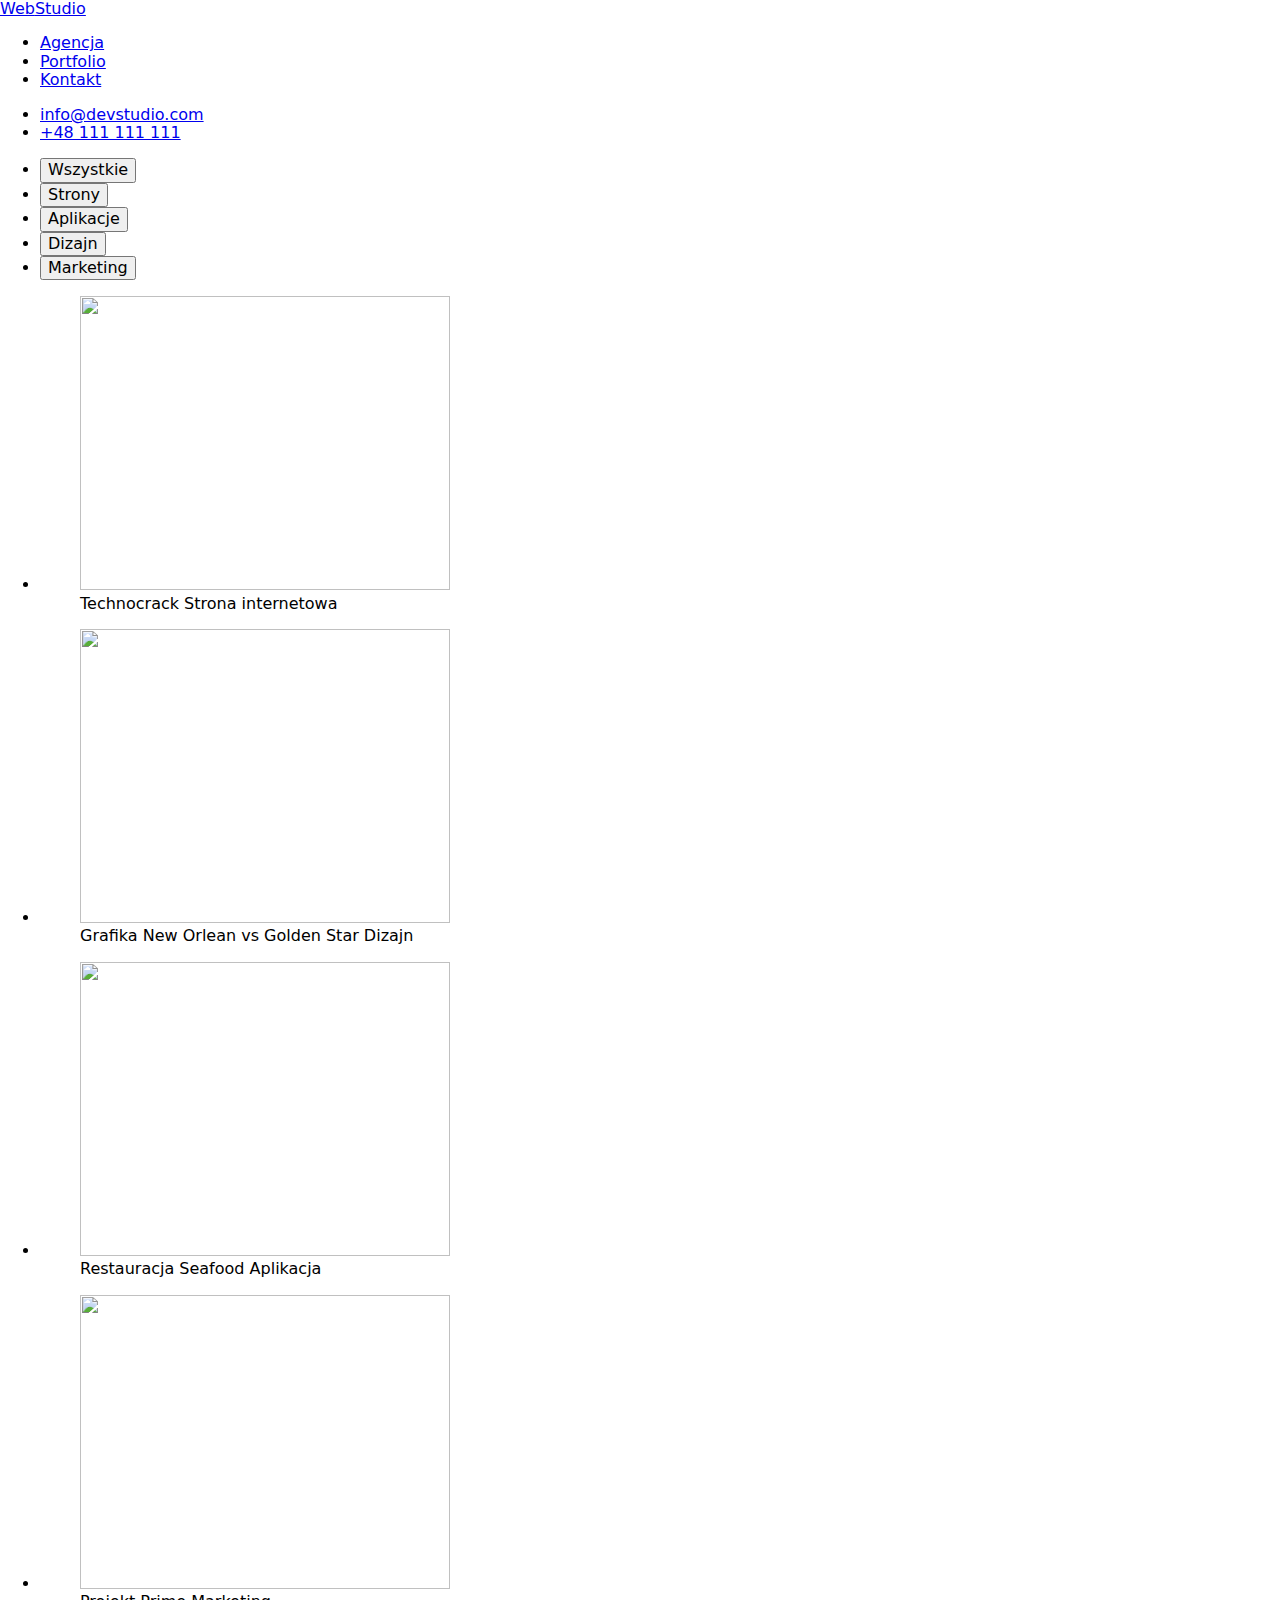
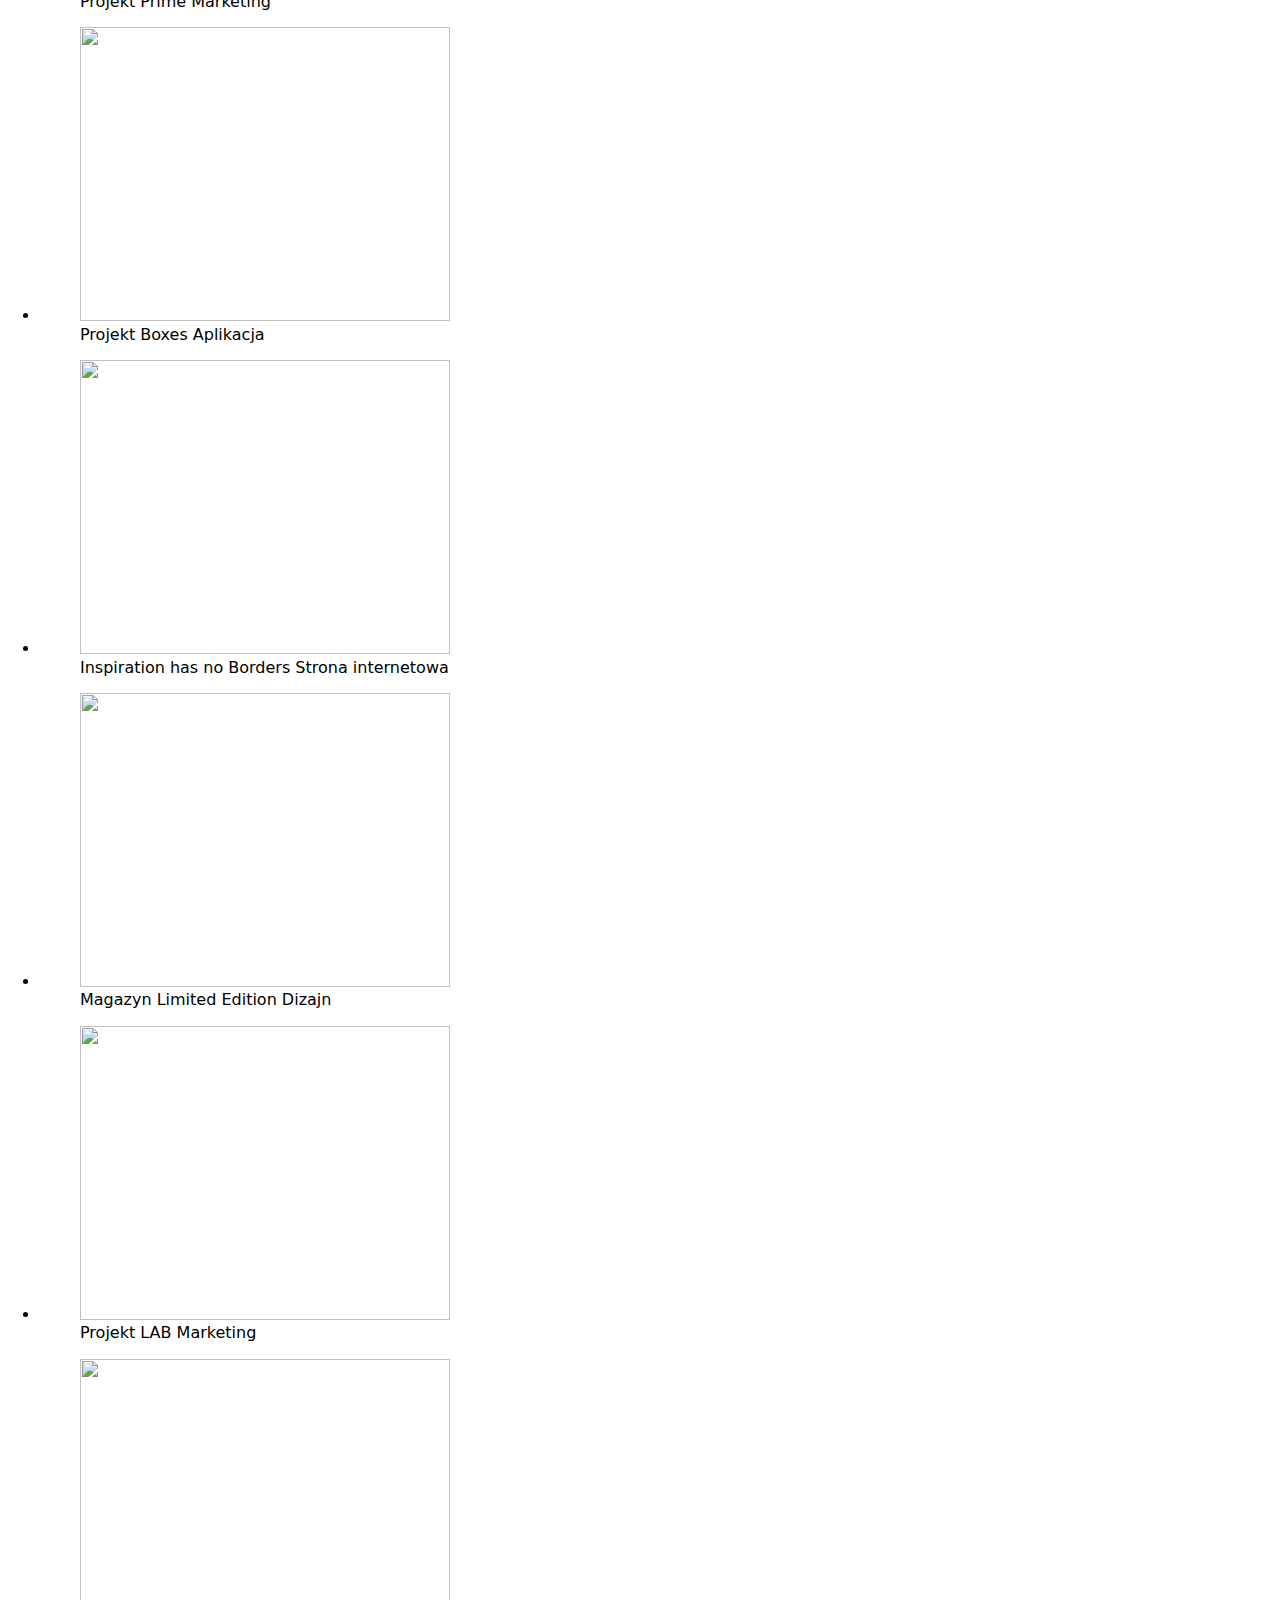
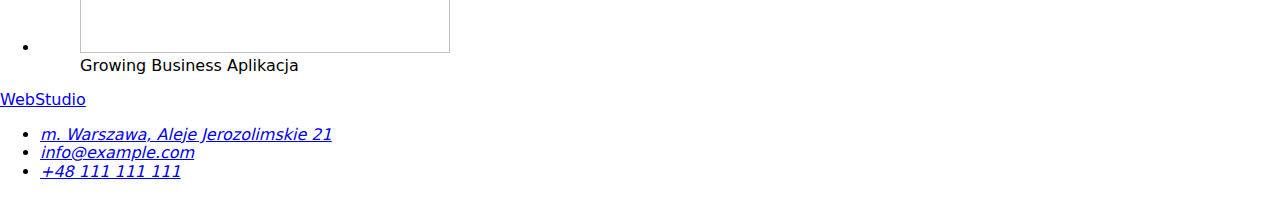
==== portfolio.html @ 976f7ed0 "Add files via upload" ====
<!DOCTYPE html>

<head>
    <meta charset="utf-8" />
    <title>Portfolio</title>
    <link rel="stylesheet" href="https://cdnjs.cloudflare.com/ajax/libs/modern-normalize/1.0.0/modern-normalize.min.css" />
    <link rel="stylesheet" href="css/style.css">
    <link rel="preconnect" href="https://fonts.googleapis.com">
    <link rel="preconnect" href="https://fonts.gstatic.com" crossorigin>
    <link
        href="https://fonts.googleapis.com/css2?family=Raleway:wght@700&family=Roboto:wght@400;500;700;900&display=swap"
        rel="stylesheet">
</head>

<body>
    <div class="container">
        <header>
            <nav>
                <span class="logo">
                    <a href="index.html">
                        <span class="part-logo">Web</span>Studio  
                    </a>
                </span>
                <ul class="navigation-links">
                    <li>
                        <a href="index.html" class="link">Agencja</a>
                    </li>
                    <li>
                        <a href="portfolio.html" class="link">Portfolio</a>
                    </li>
                    <li>
                        <a href="#" class="link">Kontakt</a>
                    </li>
                </ul>
            </nav>
            <ul class="contact-links">
                <li>
                    <a href="mailto:info@devstudio.com" class="link">
                        info@devstudio.com
                    </a>
                </li>
                <li>
                    <a href="tel:+48111111111" class="link">
                        +48 111 111 111
                    </a>
                </li>
            </ul>
        </header>
        <main>
            <ul class="list-filtrs">
                <li>
                    <button type="button">Wszystkie</button>
                </li>
                <li>
                    <button type="button">Strony</button>    
                </li>
                <li>
                    <button type="button">Aplikacje</button>
                </li>
                <li>
                    <button type="button">Dizajn</button>
                </li>
                <li>
                    <button type="button">Marketing</button>
                </li>
            </ul>
            <ul  class="projects-list">
                <li>
                    <figure>
                        <img src="images/imgone.jpg" alt="" width="370" height="294">
                        <figcaption>
                            <span class="project-title">
                                Technocrack
                            </span>
                            <span class="project-category">
                                Strona internetowa
                            </span>
                        </figcaption>
                    </figure>
                </li>
                <li>
                    <figure>
                        <img src="images/imgtwo.jpg" alt="" width="370" height="294">
                        <figcaption>
                            <span class="project-title">
                                Grafika New Orlean vs Golden Star
                            </span>
                            <span class="project-category">
                                Dizajn
                            </span>
                        </figcaption>
                    </figure>
                </li>
                <li>
                    <figure>
                        <img src="images/imgrtee.jpg" alt="" width="370" height="294">
                        <figcaption>
                            <span class="project-title">
                                Restauracja Seafood
                            </span>
                            <span class="project-category">
                                Aplikacja
                            </span>
                        </figcaption>
                    </figure>
                </li>
                <li>
                    <figure>
                        <img src="images/imgfour.jpg" alt="" width="370" height="294">
                        <figcaption>
                            <span class="project-title">
                                Projekt Prime
                            </span>
                            <span class="project-category">
                                Marketing
                            </span>
                        </figcaption>
                    </figure>
                </li>
                <li>
                    <figure>
                        <img src="images/imgfive.jpg" alt="" width="370" height="294">
                        <figcaption>
                            <span class="project-title">
                                Projekt Boxes
                            </span>
                            <span class="project-category">
                                Aplikacja
                            </span>
                        </figcaption>
                    </figure>
                </li>
                <li>
                    <figure>
                        <img src="images/imgsix.jpg" alt="" width="370" height="294">
                        <figcaption>
                            <span class="project-title">
                                Inspiration has no Borders
                            </span>
                            <span class="project-category">
                                Strona internetowa
                            </span>
                        </figcaption>
                    </figure>
                </li>
                <li>
                    <figure>
                        <img src="images/imgseven.jpg" alt="" width="370" height="294">
                        <figcaption>
                            <span class="project-title">
                                Magazyn Limited Edition
                            </span>
                            <span class="project-category">
                                Dizajn
                            </span>
                        </figcaption>
                    </figure>
                </li>
                <li>
                    <figure>
                        <img src="images/imgeight.jpg" alt="" width="370" height="294">
                        <figcaption>
                            <span class="project-title">
                                Projekt LAB
                            </span>
                            <span class="project-category">
                                Marketing
                            </span>
                        </figcaption>
                    </figure>
                </li>
                <li>
                    <figure>
                        <img src="images/imgnine.jpg" alt="" width="370" height="294">
                        <figcaption>
                            <span class="project-title">
                                Growing Business
                            </span>
                            <span class="project-category">
                                Aplikacja
                            </span>
                        </figcaption>
                    </figure>
                </li>
            </ul>

        </main>
        <footer class="footer">
            <div class="alignment">
                <a href="#">
                    <span class="footer-class">
                        <span class="footer-logo">Web</span>Studio
                    </span>
                </a>
                <address>
                    <ul class="contact-links-footer">
                        <li>
                            <a href="#" class="adress">
                                m. Warszawa, Aleje Jerozolimskie 21
                            </a>
                        </li>
                        <li>
                            <a href="mailto:info@example.com" class="adress1">
                                info@example.com
                            </a>
                        </li>
                        <li>
                            <a href="tel:+48111111111" class="adress2">
                                +48 111 111 111
                            </a>
                        </li>
                    </ul>
                </address>
            </div>
        
        </footer>
        </div>
    </body>
    </html>
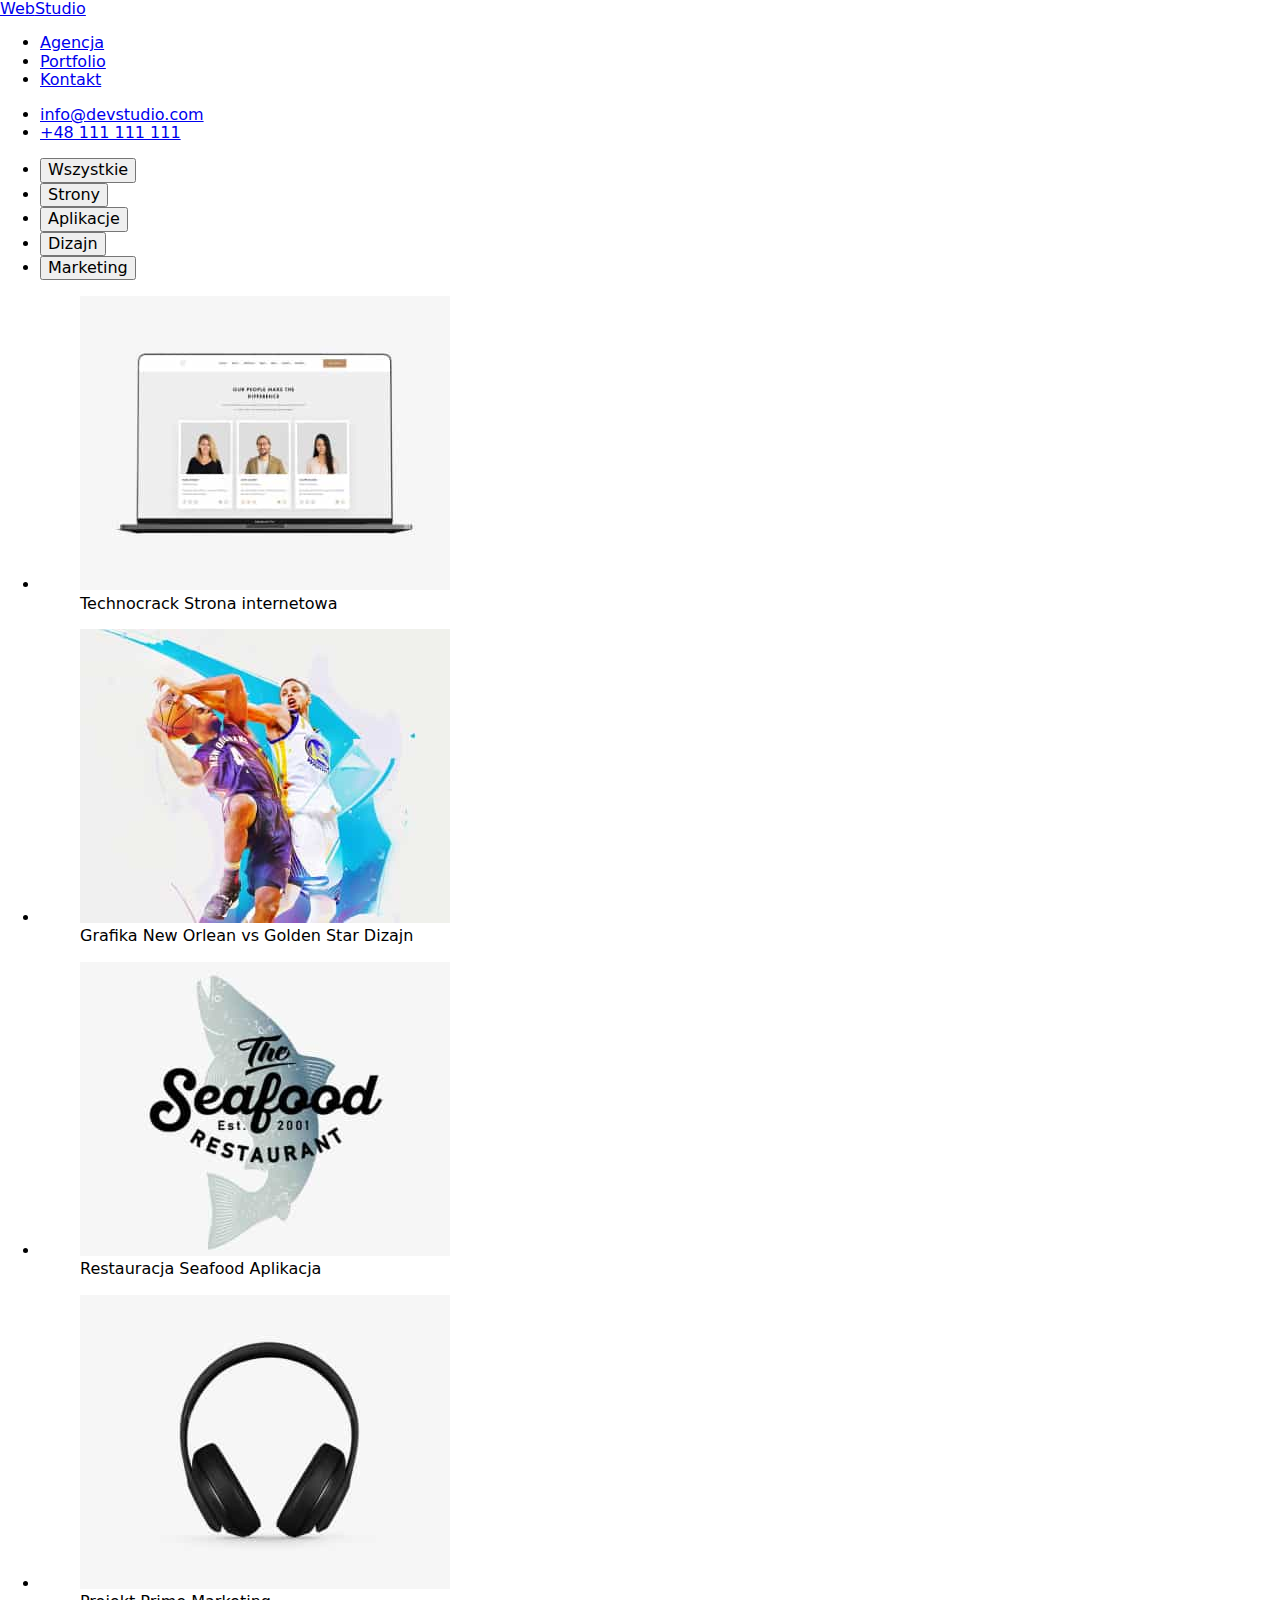
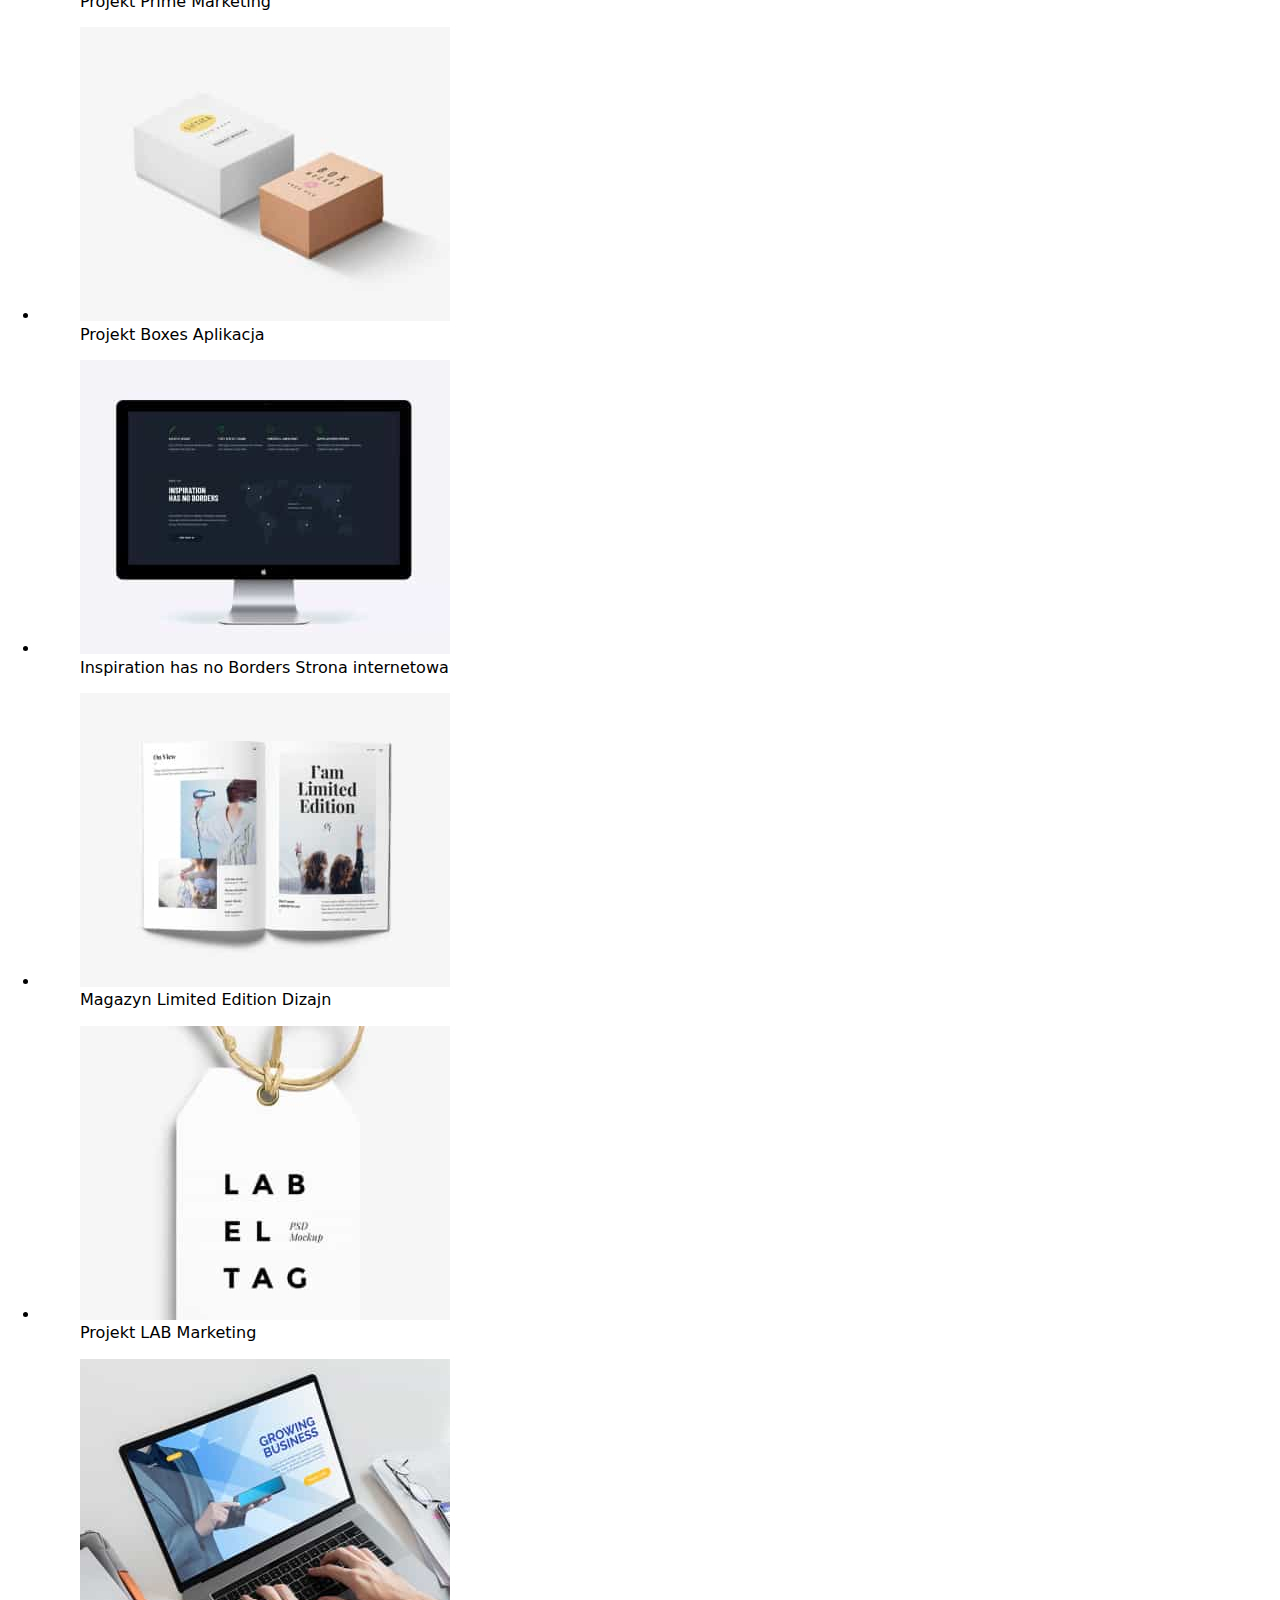
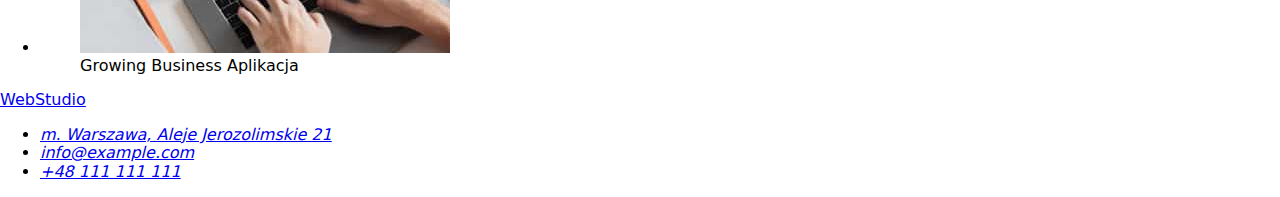
==== commit a5cc91b7: "Update portfolio.html" ====
--- a/portfolio.html
+++ b/portfolio.html
@@ -216,4 +216,5 @@
         </footer>
         </div>
     </body>
-    </html>+    </html>
+     
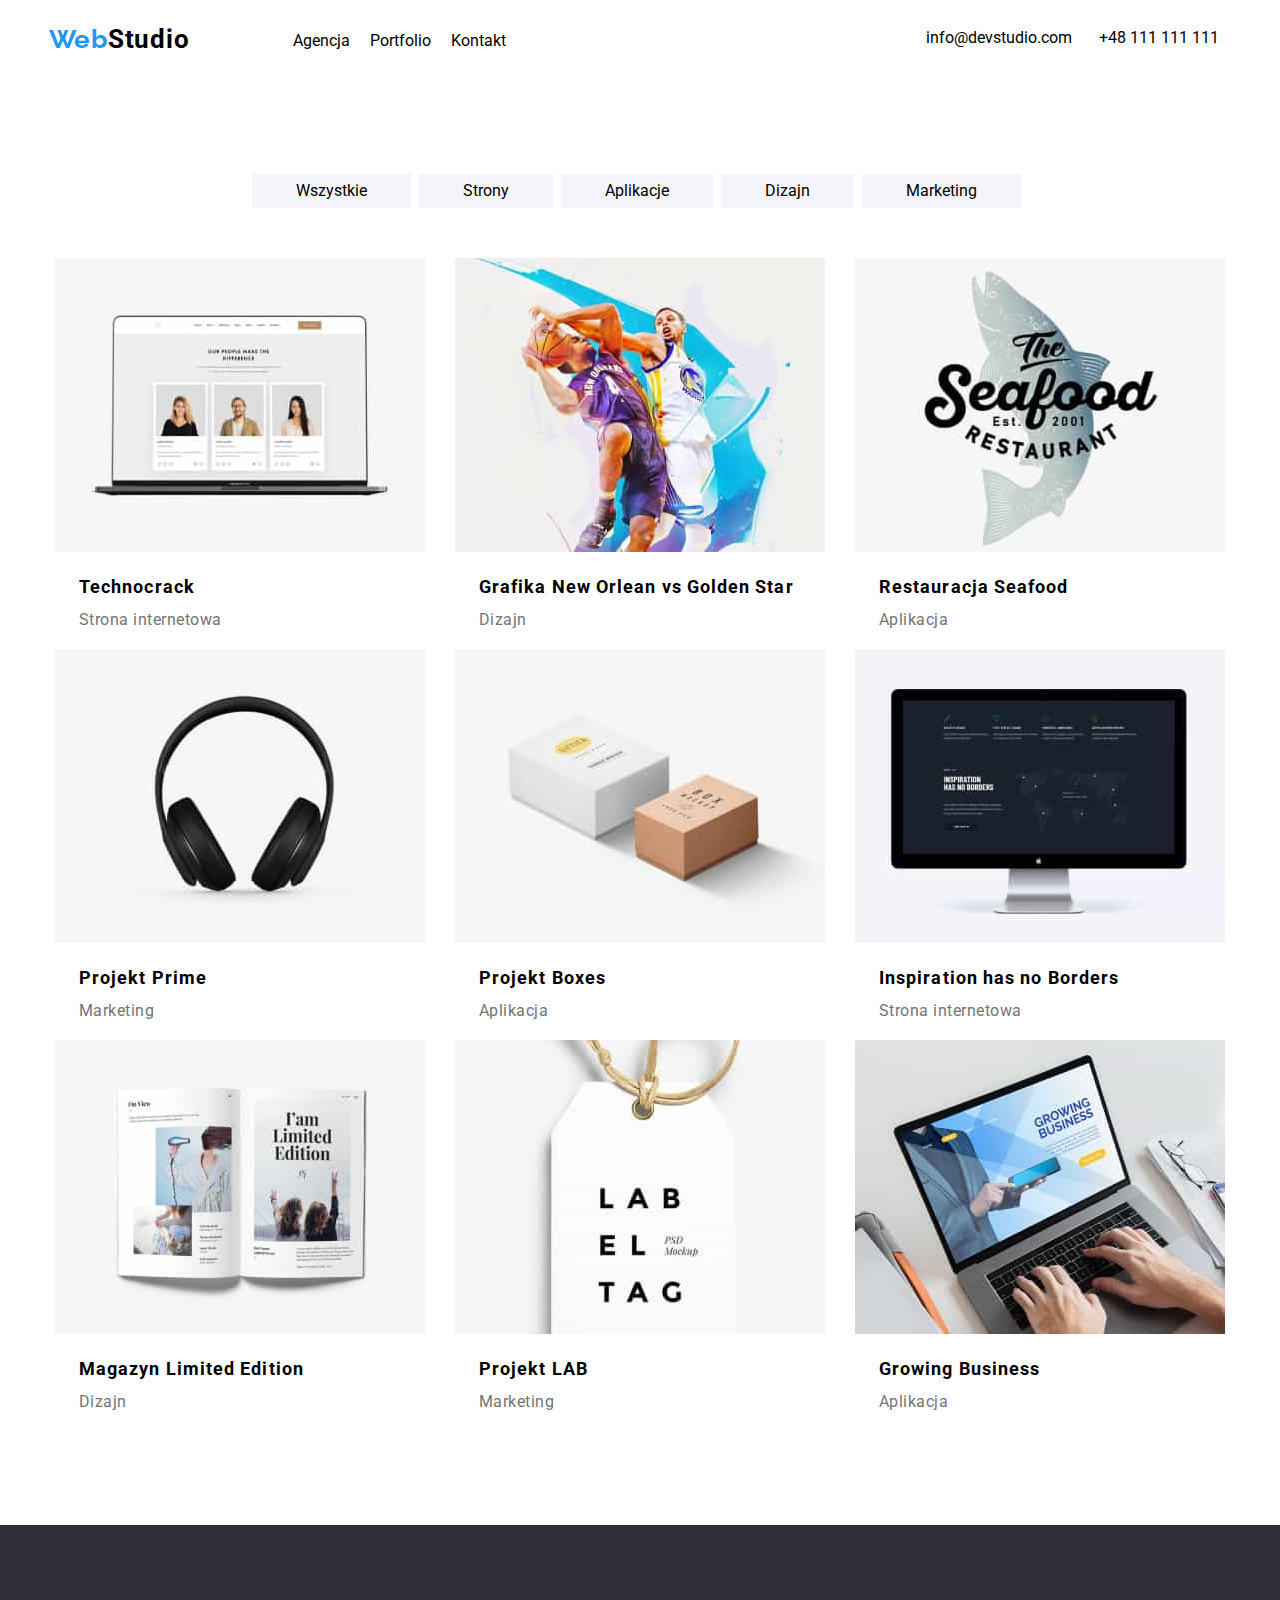
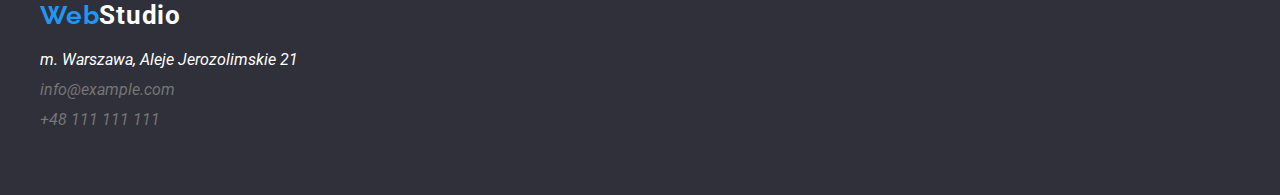
==== commit 58a2d64e: "Update portfolio.html" ====
--- a/portfolio.html
+++ b/portfolio.html
@@ -15,36 +15,38 @@
 <body>
     <div class="container">
         <header>
-            <nav>
-                <span class="logo">
-                    <a href="index.html">
-                        <span class="part-logo">Web</span>Studio  
-                    </a>
-                </span>
-                <ul class="navigation-links">
+            <div>
+                <nav>
+                    <span class="logo">
+                        <a href="index.html">
+                            <span class="part-logo">Web</span>Studio
+                        </a>
+                    </span>
+                    <ul class="navigation-links">
+                        <li>
+                            <a href="#" class="link">Agencja</a>
+                        </li>
+                        <li>
+                            <a href="portfolio.html" class="link">Portfolio</a>
+                        </li>
+                        <li>
+                            <a href="#" class="link">Kontakt</a>
+                        </li>
+                    </ul>
+                </nav>
+                <ul class="contact-links">
                     <li>
-                        <a href="index.html" class="link">Agencja</a>
+                        <a href="mailto:info@devstudio.com" class="link">
+                            info@devstudio.com
+                        </a>
                     </li>
                     <li>
-                        <a href="portfolio.html" class="link">Portfolio</a>
-                    </li>
-                    <li>
-                        <a href="#" class="link">Kontakt</a>
+                        <a href="tel:+48111111111" class="link">
+                            +48 111 111 111
+                        </a>
                     </li>
                 </ul>
-            </nav>
-            <ul class="contact-links">
-                <li>
-                    <a href="mailto:info@devstudio.com" class="link">
-                        info@devstudio.com
-                    </a>
-                </li>
-                <li>
-                    <a href="tel:+48111111111" class="link">
-                        +48 111 111 111
-                    </a>
-                </li>
-            </ul>
+            </div>
         </header>
         <main>
             <ul class="list-filtrs">
--- a/css/style.css
+++ b/css/style.css
@@ -0,0 +1,415 @@
+:root {
+    --black-main: #212121;
+    --second-black: #000000;
+    --main-blue: #2196f3;
+    --background-grey: #2F303A;
+    --main-white: #FFFFFF;
+    --second-white: #f5f4fa;
+    --main-silver: #757575;
+}
+
+body {
+    margin: 0;
+    padding: 0;
+    font-family: "Roboto", sans-serif;
+    color: var(--main-black);
+}
+h1,
+h2,
+h3,
+h4,
+h5,
+h6 {
+    margin: 0;
+    padding: 0;
+}
+ul,
+ol {
+    margin: 0;
+    padding: 0;
+}
+p {
+    margin: 0;
+    padding: 0;
+}
+
+.container {
+    box-sizing: border-box;
+    padding: 0 15px;
+    max-width: 1200px;
+    margin: 0 auto;
+}
+ul,li {
+    margin: 0;
+    padding: 0;
+}
+header {
+    display: flex;
+    justify-content: space-between;
+    align-items: center;
+    height: 80px;
+    width: 99vw;
+    position: absolute;
+    top: 0;
+    left: 0;
+    border-bottom: 1px solid var(--border-white);
+
+}
+
+header>div {
+    display: flex;
+    justify-content: space-between;
+    width: 1170px;
+    margin-right: auto;
+    margin-left: auto;
+
+}
+nav {
+    width: 40%;
+    display: flex;
+    justify-content: space-between;
+}
+main {
+    display: flex;
+    flex-direction: column;
+    align-items: center;
+    width: 100%;
+}
+.list-filtrs {
+    list-style: none;
+    display: flex;
+    justify-content: space-between;
+    padding-top: 174px;
+    padding-bottom: 50px;
+}
+.list-filtrs>li {
+    padding-right: 8px;
+}
+
+.list-filtrs>li>button {
+    background-color: var(--second-white);
+    padding: 12px 44px; 
+}
+
+.list-filtrs>li>button:hover,
+.list-filtrs>li>button:focus {
+    background-color: var(--main-blue);
+    color: var(--main-white);
+    cursor: pointer;
+}
+.advertisement>button {
+    cursor: pointer;
+}
+.name {
+    
+    background-color: var(--main-white);
+    display: flex;
+    justify-content: center;
+    align-items: center;
+    height: 108px;
+    flex-direction: column;
+}
+.name>span {
+    display: block;
+    font-size: 16px;
+    line-height: 16px;
+    color :var(--main-silver);
+}
+.name>span:nth-child(1) {
+    font-weight: 500;
+    font-size: 16px;
+    line-height: 0.85em;
+    color: var(--black-main);
+    padding: 10px;
+}
+    
+
+.list-filtrs>li>button {
+    border: 0;
+    font-size: 16px;
+    line-height: 0.61em;
+}
+
+.projects-list {
+    list-style: none;
+    display: flex;
+    justify-content: space-between;
+    flex-wrap: wrap;
+    padding-bottom: 94px;
+}
+.projects-list>li>figure {
+    margin: 0;
+    padding: 0;
+}
+figure {
+    display: flex;
+    flex-direction: column;
+    margin: 0;
+}
+.project-title {
+    font-size: 18px;
+    font-weight: 700;
+    line-height: 171%;
+    letter-spacing: 0.06em;
+    text-align: left;
+    display: block;
+    padding: 20px 24px 4px 24px;
+}
+
+.project-category {
+    font-size: 16px;
+    font-weight: 400;
+    line-height: 0,53em;
+    letter-spacing: 0.03em;
+    text-align: left;
+    color: var(--main-silver);
+    display: block;
+    padding: 4px 24px 20px 24px;
+}
+
+
+.logo {
+    font-size: 26px;
+    font-weight: 700;
+    line-height: 0.83em;
+    letter-spacing: 0.03em;
+    text-align: left;
+    text-decoration: none;
+    color: var(--second-black);
+}
+.logo>a {
+    text-decoration: none;
+    color: inherit;
+}
+.footer-class {
+    font-size: 26px;
+    font-weight: 700;
+    line-height: 60px;
+    letter-spacing: 0.03em;
+    text-align: left;
+    color: var(--main-white);
+    margin-bottom: 20px;
+}
+.contact-links >li>a:hover
+{
+    background-color: var(--main-blue);
+    color: var(--main-white);
+    cursor: pointer;
+}
+.loremipsum {
+    font-size: 14px;
+    line-height: 0.58em;
+    color: var(--main-silver);
+    display: flex;
+    list-style: none;
+    justify-content: space-between;
+    
+}
+.ourjob>h2 {
+    font-weight: 700;
+    font-size: 36px;
+    line-height: 42px;
+}
+
+
+
+
+
+.part-logo {
+    font-family: Raleway;
+    color: var(--main-blue);
+}
+
+.footer-logo {
+    font-family: Raleway;
+    color: var(--main-blue);
+}
+
+.navigation-links {
+    list-style: none;
+    width: 50%;
+    display: flex;
+    justify-content: space-around;
+}
+
+.link {
+    color: var(--second-black);
+    text-decoration: none;
+}
+
+.link:hover {
+    color: var(--main-blue);
+}
+.navigation-links>li {
+    display: flex;
+    align-items: flex-end;
+}
+
+.footer {
+    background-color: var(--background-grey);
+    display: flex;
+    flex-direction: column;
+    align-items: center;
+    padding-top: 60px;
+    width: 100%;
+    position: absolute;
+    left: 0;
+    padding-bottom: 60px;
+    
+}
+.alignment {
+    width: 1200px;
+    height: 100%;
+    text-align: left;
+}
+
+.alignment>a {
+    text-decoration: none;
+}
+adress {
+margin-top: 20px;
+}
+
+.contact-links {
+    list-style: none;
+    width: 25%;
+    display: flex;
+    justify-content: space-between;}
+
+.adress {
+    color: var(--main-white);
+    text-decoration: none;
+}
+
+.adress2 {
+    color: var(--main-silver);
+    text-decoration: none;
+}
+.adress1 {
+    color: var(--main-silver);
+    text-decoration: none;
+}
+
+.adress2[href^="mailto"] {
+    text-decoration: underline;
+}
+.footer-class {
+    text-decoration: none;
+}
+.advertisement {
+    background-color: var(--background-grey);
+    color: var(--main-white);
+    height: 600px;
+    display: flex;
+    flex-direction: column;
+    justify-content: center;
+    align-items: center;
+    text-align: center;
+    width: 99vw;
+    margin-top: 80px;
+    
+    
+    
+
+}
+.advertisement >h1
+{
+    font-style: normal; 
+    font-weight: 900;
+    font-size: 44px;
+    line-height: 0.73em;
+    letter-spacing: 0.06em;
+    line-height: 116%;
+    width: 696px;
+   
+    
+    
+}
+.advertisement>button {
+    background-color: var(--main-blue);
+    color: var(--main-white);
+    border: 0;
+    width: 117px;
+    height: 30px;
+    margin-top: 40px;
+    font-size: 16px;
+    font-family: "Roboto";
+    padding: 10px 42px;
+    box-sizing: content-box;
+    
+}
+
+.ourteam {
+    display: flex;
+    justify-content: space-between;
+    background-color: var(--second-white);
+    color: var(--black-main);
+    align-items: center;
+    flex-direction: column;
+    width: 99vw;
+    padding-bottom: 94px;
+}
+.ourteam>h2 {
+    font-weight: 700;
+    font-size: 36px;
+    line-height: 0.85em;
+    letter-spacing: 0.03em;
+    padding-top: 94px;
+    padding-bottom: 94px;
+   
+}
+.ourteam>ul {
+    list-style: none;
+    width: 1170px;
+    display: flex;
+    justify-content: space-between;
+    flex-wrap: wrap;
+    
+
+}
+
+.loremipsum>li>h4 {
+    font-weight: 700;
+    font-size: 14px;
+    width: 270px;
+    line-height: 16px;
+    color: var(--black-main);
+    padding-top: 94px;
+    padding-bottom: 10px;
+}
+.loremipsum>li {
+    font-size: 14px; 
+    line-height: 24px;
+    
+}
+
+.ourjob {
+    width: 100%;
+    text-align: center;
+}
+.ourjob>ul {
+    list-style: none;
+    display: flex;
+    justify-content: space-between;
+    width: 100%;
+}
+.ourjob>h2 {
+    padding-top: 94px;
+    padding-bottom: 50px;
+
+}
+
+.contact-links-footer {
+    list-style: none;
+    margin: 0;
+    padding: 0;
+
+}
+.contact-links-footer>li {
+    padding-top: 30px;
+    margin: 0;
+    padding: 0;
+}
+.contact-links-footer>li>a {
+    line-height: 30px;
+}
